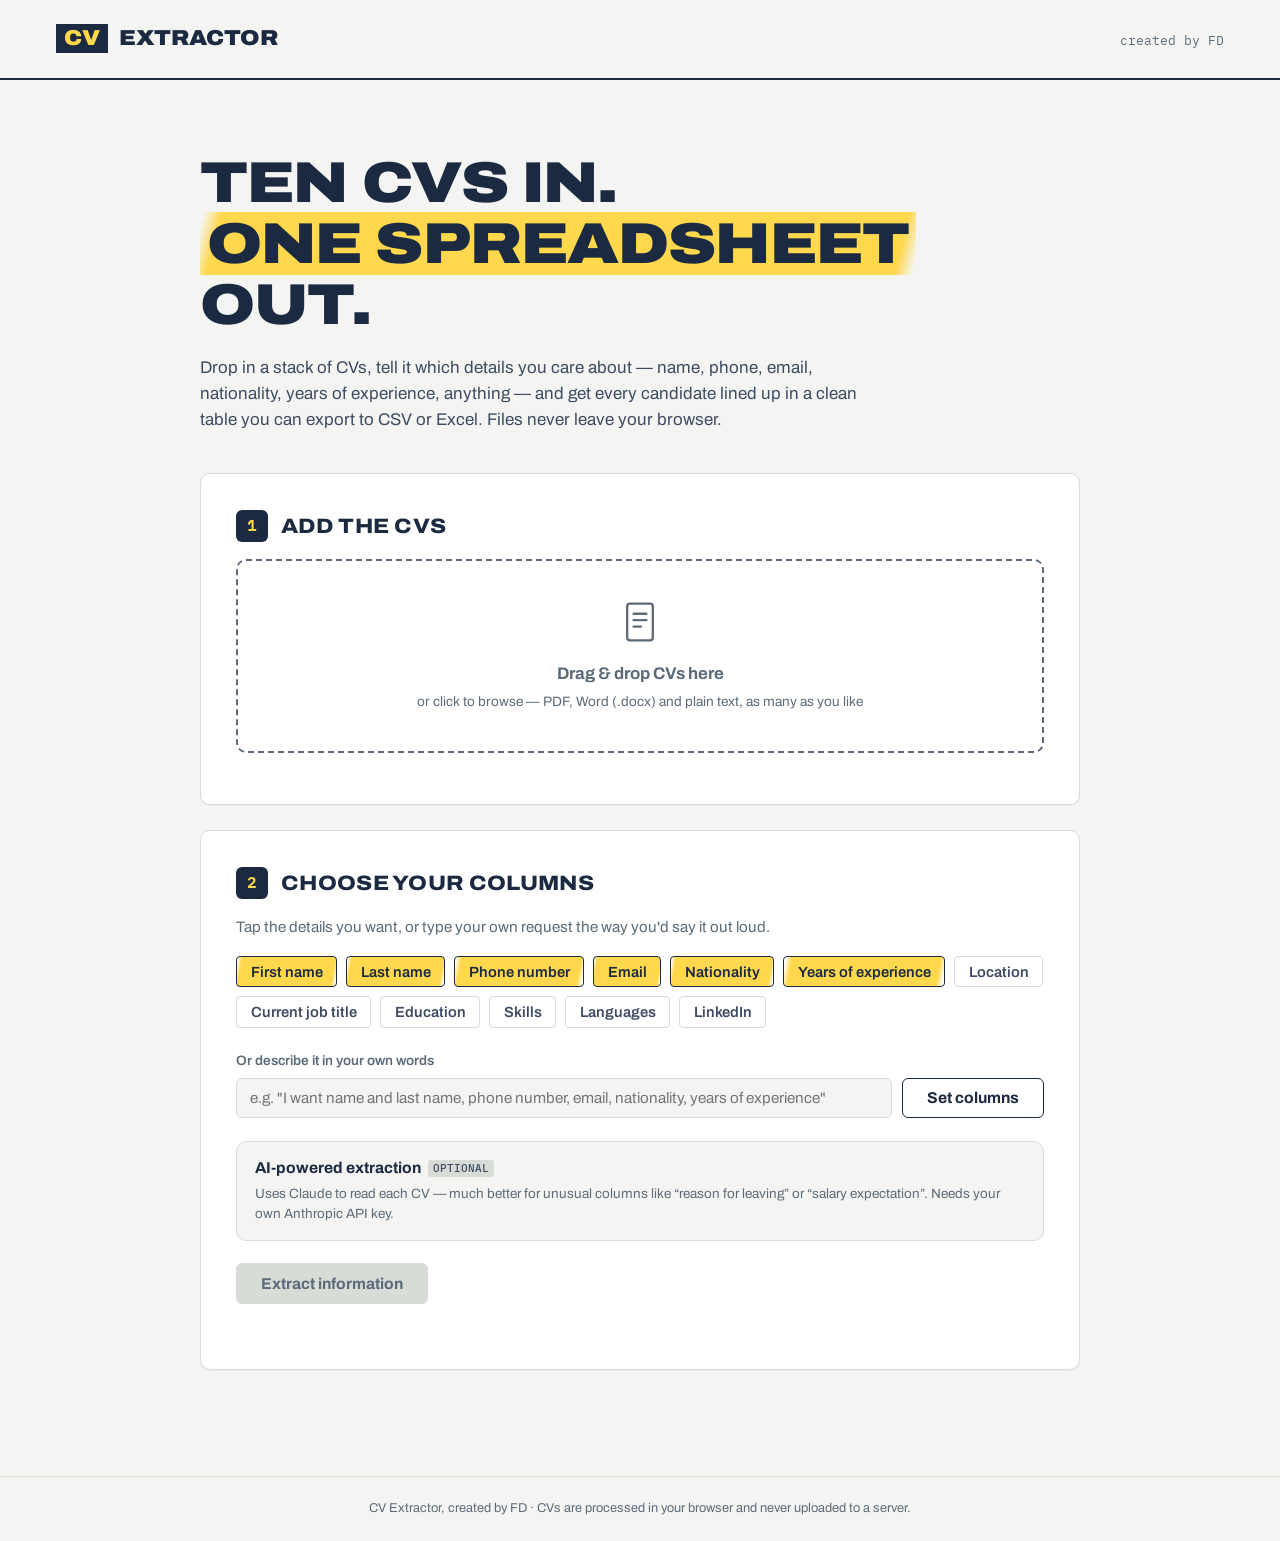
==== index.html @ c596eb20 "CV Extractor: multi-CV information extractor with CSV/XLSX export Static site that parses PDF/DOCX/T" ====
<!DOCTYPE html>
<html lang="en">
<head>
  <meta charset="UTF-8" />
  <meta name="viewport" content="width=device-width, initial-scale=1.0" />
  <title>CV Extractor — created by FD</title>
  <meta name="description" content="Drop in multiple CVs, choose the fields you need, and export a clean spreadsheet of every candidate." />
  <link rel="icon" href="data:image/svg+xml,<svg xmlns='http://www.w3.org/2000/svg' viewBox='0 0 100 100'><rect width='100' height='100' rx='18' fill='%231B2A41'/><rect x='18' y='40' width='64' height='22' fill='%23FFD84D'/><text x='50' y='58' font-size='20' font-family='monospace' font-weight='bold' text-anchor='middle' fill='%231B2A41'>CV</text></svg>" />
  <link rel="preconnect" href="https://fonts.googleapis.com" />
  <link rel="preconnect" href="https://fonts.gstatic.com" crossorigin />
  <link href="https://fonts.googleapis.com/css2?family=Archivo:wdth,wght@62..125,400..900&family=IBM+Plex+Mono:wght@400;500;600&display=swap" rel="stylesheet" />
  <link rel="stylesheet" href="style.css" />
</head>
<body>

  <header class="masthead">
    <div class="wordmark">
      <span class="wordmark-cv">CV</span>
      <span class="wordmark-rest">Extractor</span>
    </div>
    <p class="byline">created by FD</p>
  </header>

  <main>

    <!-- Intro -->
    <section class="intro">
      <h1>Ten CVs in.<br /><mark>One spreadsheet</mark> out.</h1>
      <p class="intro-sub">
        Drop in a stack of CVs, tell it which details you care about — name, phone, email,
        nationality, years of experience, anything — and get every candidate lined up in a
        clean table you can export to CSV or Excel. Files never leave your browser.
      </p>
    </section>

    <!-- Station 1: Upload -->
    <section class="station" id="station-upload">
      <div class="station-head">
        <span class="station-num">1</span>
        <h2>Add the CVs</h2>
      </div>
      <div class="dropzone" id="dropzone" tabindex="0" role="button" aria-label="Drop CV files here or click to browse">
        <svg class="dropzone-icon" viewBox="0 0 48 48" fill="none" aria-hidden="true">
          <rect x="10" y="4" width="28" height="40" rx="3" stroke="currentColor" stroke-width="2.5"/>
          <line x1="17" y1="15" x2="31" y2="15" stroke="currentColor" stroke-width="2.5" stroke-linecap="round"/>
          <line x1="17" y1="22" x2="31" y2="22" stroke="currentColor" stroke-width="2.5" stroke-linecap="round"/>
          <line x1="17" y1="29" x2="25" y2="29" stroke="currentColor" stroke-width="2.5" stroke-linecap="round"/>
        </svg>
        <p class="dropzone-title">Drag &amp; drop CVs here</p>
        <p class="dropzone-hint">or click to browse — PDF, Word (.docx) and plain text, as many as you like</p>
        <input type="file" id="file-input" multiple accept=".pdf,.docx,.doc,.txt,.rtf,.md" hidden />
      </div>
      <ul class="file-list" id="file-list" aria-live="polite"></ul>
    </section>

    <!-- Station 2: Fields -->
    <section class="station" id="station-fields">
      <div class="station-head">
        <span class="station-num">2</span>
        <h2>Choose your columns</h2>
      </div>
      <p class="station-note">Tap the details you want, or type your own request the way you'd say it out loud.</p>

      <div class="chip-row" id="chip-row">
        <button class="chip selected" data-field="First name">First name</button>
        <button class="chip selected" data-field="Last name">Last name</button>
        <button class="chip selected" data-field="Phone number">Phone number</button>
        <button class="chip selected" data-field="Email">Email</button>
        <button class="chip selected" data-field="Nationality">Nationality</button>
        <button class="chip selected" data-field="Years of experience">Years of experience</button>
        <button class="chip" data-field="Location">Location</button>
        <button class="chip" data-field="Current job title">Current job title</button>
        <button class="chip" data-field="Education">Education</button>
        <button class="chip" data-field="Skills">Skills</button>
        <button class="chip" data-field="Languages">Languages</button>
        <button class="chip" data-field="LinkedIn">LinkedIn</button>
      </div>

      <div class="freeform">
        <label for="freeform-input">Or describe it in your own words</label>
        <div class="freeform-row">
          <input type="text" id="freeform-input"
                 placeholder='e.g. "I want name and last name, phone number, email, nationality, years of experience"' />
          <button class="btn-secondary" id="freeform-apply">Set columns</button>
        </div>
      </div>

      <details class="ai-panel" id="ai-panel">
        <summary>
          <span class="ai-panel-title">AI-powered extraction <span class="tag">optional</span></span>
          <span class="ai-panel-sub">Uses Claude to read each CV — much better for unusual columns like “reason for leaving” or “salary expectation”. Needs your own Anthropic API key.</span>
        </summary>
        <div class="ai-panel-body">
          <label class="switch-row">
            <input type="checkbox" id="ai-toggle" />
            <span>Use AI extraction (Claude)</span>
          </label>
          <div class="key-row" id="key-row" hidden>
            <input type="password" id="api-key-input" placeholder="Paste your Anthropic API key (sk-ant-…)" autocomplete="off" />
            <p class="key-hint">Stored only in this browser (localStorage). Get a key at <a href="https://platform.claude.com" target="_blank" rel="noopener">platform.claude.com</a>. Without AI mode, the built-in parser handles the standard fields above.</p>
          </div>
        </div>
      </details>

      <button class="btn-primary" id="extract-btn" disabled>
        Extract information
      </button>
      <p class="status-line" id="status-line" aria-live="polite"></p>
    </section>

    <!-- Station 3: Results -->
    <section class="station" id="station-results" hidden>
      <div class="station-head">
        <span class="station-num">3</span>
        <h2>Your candidates</h2>
      </div>
      <div class="results-toolbar">
        <p class="results-count" id="results-count"></p>
        <div class="export-buttons">
          <button class="btn-secondary" id="export-csv">Export .csv</button>
          <button class="btn-primary" id="export-xlsx">Export .xlsx</button>
        </div>
      </div>
      <div class="table-scroll">
        <table id="results-table">
          <thead></thead>
          <tbody></tbody>
        </table>
      </div>
      <p class="table-hint">Click any cell to edit it before exporting. Empty cells mean the detail wasn’t found — the AI mode is usually better at tricky ones.</p>
    </section>

  </main>

  <footer class="site-footer">
    <p>CV Extractor, created by FD · CVs are processed in your browser and never uploaded to a server<span id="ai-footnote" hidden> (except when AI mode sends text to the Claude API)</span>.</p>
  </footer>

  <script src="lib/pdf.min.js"></script>
  <script src="lib/mammoth.browser.min.js"></script>
  <script src="lib/xlsx.full.min.js"></script>
  <script src="app.js"></script>
</body>
</html>
---- style.css ----
/* CV Extractor — created by FD
   Palette: ink navy on cool paper, highlighter-yellow accent */

:root {
  --ink: #1b2a41;
  --ink-soft: #3d4c63;
  --slate: #5c6b7a;
  --paper: #f4f5f2;
  --card: #ffffff;
  --line: #d8dcd6;
  --highlight: #ffd84d;
  --highlight-soft: #fff3c4;
  --danger: #b3403a;
  --ok: #2e7d5b;
  --radius: 10px;
  --font-body: "Archivo", system-ui, -apple-system, sans-serif;
  --font-mono: "IBM Plex Mono", ui-monospace, "SF Mono", Menlo, monospace;
}

* { box-sizing: border-box; margin: 0; padding: 0; }

html { scroll-behavior: smooth; }

body {
  font-family: var(--font-body);
  background: var(--paper);
  color: var(--ink);
  line-height: 1.55;
  min-height: 100vh;
}

::selection { background: var(--highlight); color: var(--ink); }

/* ---------- Masthead ---------- */

.masthead {
  display: flex;
  align-items: baseline;
  justify-content: space-between;
  padding: 1.4rem clamp(1.2rem, 5vw, 3.5rem);
  border-bottom: 2px solid var(--ink);
}

.wordmark {
  font-weight: 900;
  font-stretch: 110%;
  font-size: 1.35rem;
  letter-spacing: 0.01em;
  text-transform: uppercase;
}

.wordmark-cv {
  background: var(--ink);
  color: var(--highlight);
  padding: 0.1em 0.35em;
  margin-right: 0.3em;
}

.byline {
  font-family: var(--font-mono);
  font-size: 0.8rem;
  color: var(--slate);
}

/* ---------- Layout ---------- */

main {
  max-width: 60rem;
  margin: 0 auto;
  padding: 0 clamp(1.2rem, 5vw, 2.5rem) 5rem;
}

/* ---------- Intro ---------- */

.intro {
  padding: clamp(2.5rem, 7vw, 4.5rem) 0 2.5rem;
}

.intro h1 {
  font-weight: 900;
  font-stretch: 118%;
  font-size: clamp(2.1rem, 6vw, 3.6rem);
  line-height: 1.06;
  letter-spacing: -0.015em;
  text-transform: uppercase;
}

.intro h1 mark {
  background: linear-gradient(104deg, transparent 0.5%, var(--highlight) 3%, var(--highlight) 97%, transparent 99.5%);
  color: inherit;
  padding: 0 0.12em;
}

.intro-sub {
  margin-top: 1.2rem;
  max-width: 42rem;
  font-size: 1.06rem;
  color: var(--ink-soft);
}

/* ---------- Stations ---------- */

.station {
  background: var(--card);
  border: 1.5px solid var(--line);
  border-radius: var(--radius);
  padding: clamp(1.4rem, 4vw, 2.2rem);
  margin-bottom: 1.6rem;
  box-shadow: 0 1px 0 rgba(27, 42, 65, 0.06);
}

.station-head {
  display: flex;
  align-items: center;
  gap: 0.8rem;
  margin-bottom: 1.1rem;
}

.station-num {
  font-family: var(--font-mono);
  font-weight: 600;
  font-size: 1rem;
  width: 2rem;
  height: 2rem;
  display: grid;
  place-items: center;
  background: var(--ink);
  color: var(--highlight);
  border-radius: 6px;
  flex-shrink: 0;
}

.station-head h2 {
  font-weight: 800;
  font-stretch: 112%;
  font-size: 1.3rem;
  text-transform: uppercase;
  letter-spacing: 0.015em;
}

.station-note {
  color: var(--slate);
  font-size: 0.95rem;
  margin-bottom: 1rem;
}

/* ---------- Dropzone ---------- */

.dropzone {
  border: 2px dashed var(--slate);
  border-radius: var(--radius);
  padding: 2.4rem 1.5rem;
  text-align: center;
  cursor: pointer;
  color: var(--slate);
  transition: border-color 0.15s ease, background-color 0.15s ease, color 0.15s ease;
}

.dropzone:hover,
.dropzone:focus-visible,
.dropzone.dragover {
  border-color: var(--ink);
  background: var(--highlight-soft);
  color: var(--ink);
  outline: none;
}

.dropzone-icon { width: 44px; height: 44px; margin-bottom: 0.6rem; }

.dropzone-title { font-weight: 700; font-size: 1.05rem; }

.dropzone-hint { font-size: 0.85rem; margin-top: 0.25rem; }

.file-list {
  list-style: none;
  margin-top: 1rem;
  display: grid;
  gap: 0.4rem;
}

.file-list li {
  display: flex;
  align-items: center;
  gap: 0.6rem;
  font-family: var(--font-mono);
  font-size: 0.85rem;
  background: var(--paper);
  border: 1px solid var(--line);
  border-radius: 6px;
  padding: 0.45rem 0.7rem;
}

.file-list .file-status { margin-left: auto; font-size: 0.75rem; color: var(--slate); white-space: nowrap; }
.file-list .file-status.ok { color: var(--ok); }
.file-list .file-status.err { color: var(--danger); }

.file-list .file-remove {
  border: none;
  background: none;
  color: var(--slate);
  font-size: 1rem;
  cursor: pointer;
  line-height: 1;
  padding: 0.1rem 0.3rem;
}
.file-list .file-remove:hover { color: var(--danger); }

/* ---------- Chips (highlighter swipes) ---------- */

.chip-row {
  display: flex;
  flex-wrap: wrap;
  gap: 0.55rem;
  margin-bottom: 1.4rem;
}

.chip {
  font-family: var(--font-body);
  font-size: 0.92rem;
  font-weight: 600;
  color: var(--ink-soft);
  background: var(--card);
  border: 1.5px solid var(--line);
  border-radius: 4px;
  padding: 0.42rem 0.85rem;
  cursor: pointer;
  transition: transform 0.1s ease;
}

.chip:hover { border-color: var(--slate); }

.chip.selected {
  color: var(--ink);
  border-color: var(--ink);
  background: linear-gradient(100deg, transparent 1%, var(--highlight) 5%, var(--highlight) 95%, transparent 99%);
}

.chip:active { transform: scale(0.96); }

/* ---------- Freeform ---------- */

.freeform label {
  display: block;
  font-size: 0.85rem;
  font-weight: 600;
  color: var(--slate);
  margin-bottom: 0.4rem;
}

.freeform-row { display: flex; gap: 0.6rem; flex-wrap: wrap; }

.freeform-row input {
  flex: 1 1 18rem;
  font-family: var(--font-body);
  font-size: 0.95rem;
  padding: 0.6rem 0.8rem;
  border: 1.5px solid var(--line);
  border-radius: 6px;
  background: var(--paper);
  color: var(--ink);
}

.freeform-row input:focus {
  outline: 2px solid var(--highlight);
  outline-offset: 1px;
  border-color: var(--ink);
}

/* ---------- AI panel ---------- */

.ai-panel {
  margin: 1.4rem 0;
  border: 1.5px solid var(--line);
  border-radius: var(--radius);
  background: var(--paper);
}

.ai-panel summary {
  list-style: none;
  cursor: pointer;
  padding: 0.9rem 1.1rem;
}
.ai-panel summary::-webkit-details-marker { display: none; }

.ai-panel-title { display: block; font-weight: 700; font-size: 0.98rem; }

.ai-panel-title .tag {
  font-family: var(--font-mono);
  font-size: 0.68rem;
  font-weight: 500;
  text-transform: uppercase;
  background: var(--line);
  color: var(--ink-soft);
  border-radius: 3px;
  padding: 0.1em 0.45em;
  margin-left: 0.4em;
  vertical-align: middle;
}

.ai-panel-sub { display: block; font-size: 0.84rem; color: var(--slate); margin-top: 0.2rem; }

.ai-panel-body { padding: 0 1.1rem 1.1rem; }

.switch-row {
  display: flex;
  align-items: center;
  gap: 0.55rem;
  font-weight: 600;
  font-size: 0.95rem;
  cursor: pointer;
}

.switch-row input { width: 1.05rem; height: 1.05rem; accent-color: var(--ink); }

.key-row { margin-top: 0.8rem; }

.key-row input {
  width: 100%;
  font-family: var(--font-mono);
  font-size: 0.88rem;
  padding: 0.6rem 0.8rem;
  border: 1.5px solid var(--line);
  border-radius: 6px;
  background: var(--card);
  color: var(--ink);
}

.key-row input:focus { outline: 2px solid var(--highlight); outline-offset: 1px; }

.key-hint { font-size: 0.78rem; color: var(--slate); margin-top: 0.45rem; }
.key-hint a { color: var(--ink); }

/* ---------- Buttons ---------- */

.btn-primary,
.btn-secondary {
  font-family: var(--font-body);
  font-weight: 700;
  font-size: 0.98rem;
  border-radius: 6px;
  padding: 0.68rem 1.5rem;
  cursor: pointer;
  transition: transform 0.1s ease, box-shadow 0.15s ease;
}

.btn-primary {
  background: var(--ink);
  color: var(--highlight);
  border: 1.5px solid var(--ink);
}

.btn-primary:hover:not(:disabled) { box-shadow: 3px 3px 0 var(--highlight); transform: translate(-1px, -1px); }
.btn-primary:active:not(:disabled) { transform: translate(0, 0); box-shadow: none; }

.btn-primary:disabled {
  background: var(--line);
  border-color: var(--line);
  color: var(--slate);
  cursor: not-allowed;
}

.btn-secondary {
  background: var(--card);
  color: var(--ink);
  border: 1.5px solid var(--ink);
}

.btn-secondary:hover { background: var(--highlight-soft); }

/* ---------- Status ---------- */

.status-line {
  margin-top: 0.8rem;
  font-family: var(--font-mono);
  font-size: 0.84rem;
  color: var(--slate);
  min-height: 1.3em;
}
.status-line.error { color: var(--danger); }

/* ---------- Results ---------- */

.results-toolbar {
  display: flex;
  align-items: center;
  justify-content: space-between;
  gap: 1rem;
  flex-wrap: wrap;
  margin-bottom: 1rem;
}

.results-count { font-family: var(--font-mono); font-size: 0.88rem; color: var(--slate); }

.export-buttons { display: flex; gap: 0.6rem; }

.table-scroll {
  overflow-x: auto;
  border: 1.5px solid var(--ink);
  border-radius: 8px;
}

#results-table {
  border-collapse: collapse;
  width: 100%;
  min-width: 40rem;
  font-size: 0.88rem;
}

#results-table th {
  font-family: var(--font-mono);
  font-weight: 600;
  font-size: 0.78rem;
  text-transform: uppercase;
  letter-spacing: 0.04em;
  text-align: left;
  background: var(--ink);
  color: var(--paper);
  padding: 0.65rem 0.9rem;
  white-space: nowrap;
  position: sticky;
  top: 0;
}

#results-table td {
  padding: 0.55rem 0.9rem;
  border-top: 1px solid var(--line);
  vertical-align: top;
  max-width: 22rem;
}

#results-table td:first-child {
  font-family: var(--font-mono);
  font-size: 0.78rem;
  color: var(--slate);
  white-space: nowrap;
}

#results-table tbody tr:nth-child(even) { background: var(--paper); }

#results-table tbody tr { animation: row-in 0.35s ease both; }

@keyframes row-in {
  from { opacity: 0; transform: translateY(4px); }
  to   { opacity: 1; transform: none; }
}

#results-table td[contenteditable]:focus {
  outline: 2px solid var(--highlight);
  outline-offset: -2px;
  background: var(--highlight-soft);
}

.table-hint { margin-top: 0.7rem; font-size: 0.8rem; color: var(--slate); }

/* ---------- Footer ---------- */

.site-footer {
  border-top: 1.5px solid var(--line);
  padding: 1.4rem clamp(1.2rem, 5vw, 3.5rem);
  font-size: 0.8rem;
  color: var(--slate);
  text-align: center;
}

/* ---------- Motion & small screens ---------- */

@media (prefers-reduced-motion: reduce) {
  * { animation: none !important; transition: none !important; }
  html { scroll-behavior: auto; }
}

@media (max-width: 540px) {
  .masthead { flex-direction: column; gap: 0.15rem; align-items: flex-start; }
  .export-buttons { width: 100%; }
  .export-buttons button { flex: 1; }
}
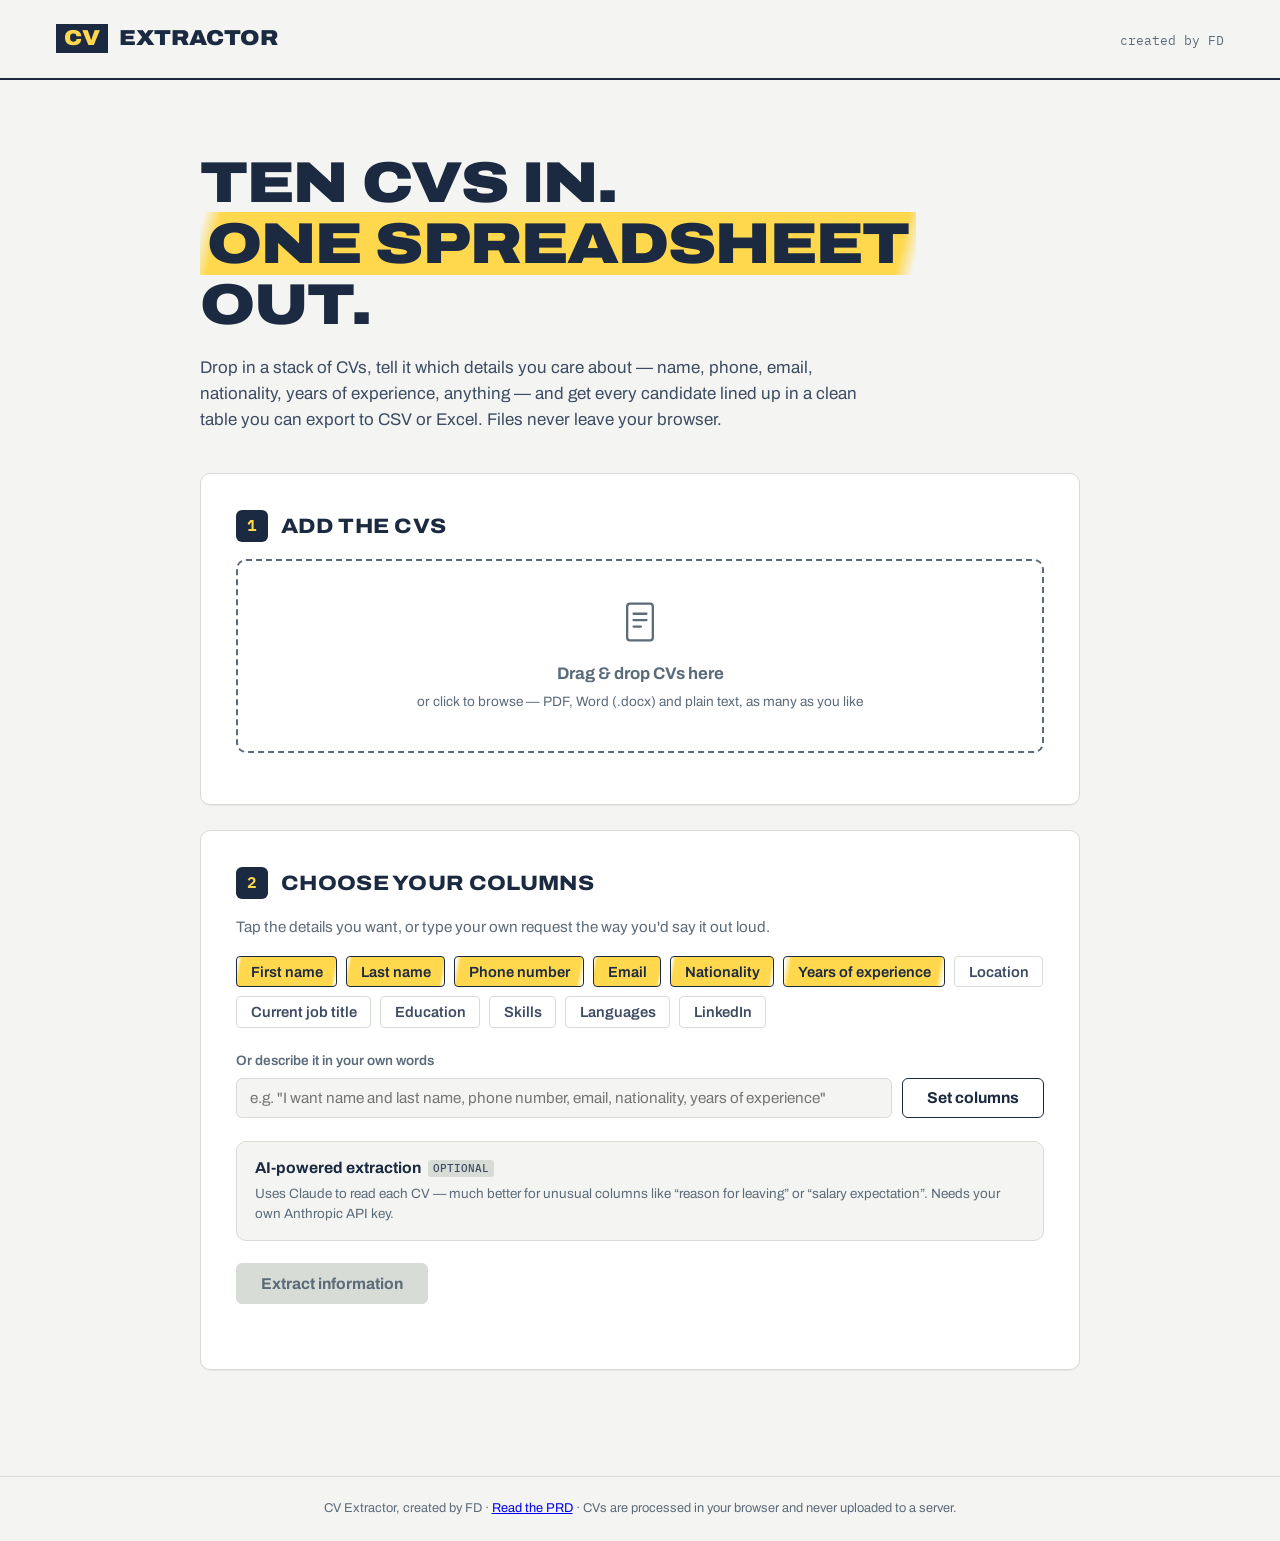
==== commit 1d0cb0da: "Add product requirements document (prd.html) Ten-section PRD covering problem framing, goals/non-goa" ====
--- a/index.html
+++ b/index.html
@@ -133,7 +133,7 @@
   </main>
 
   <footer class="site-footer">
-    <p>CV Extractor, created by FD · CVs are processed in your browser and never uploaded to a server<span id="ai-footnote" hidden> (except when AI mode sends text to the Claude API)</span>.</p>
+    <p>CV Extractor, created by FD · <a href="prd.html">Read the PRD</a> · CVs are processed in your browser and never uploaded to a server<span id="ai-footnote" hidden> (except when AI mode sends text to the Claude API)</span>.</p>
   </footer>
 
   <script src="lib/pdf.min.js"></script>
